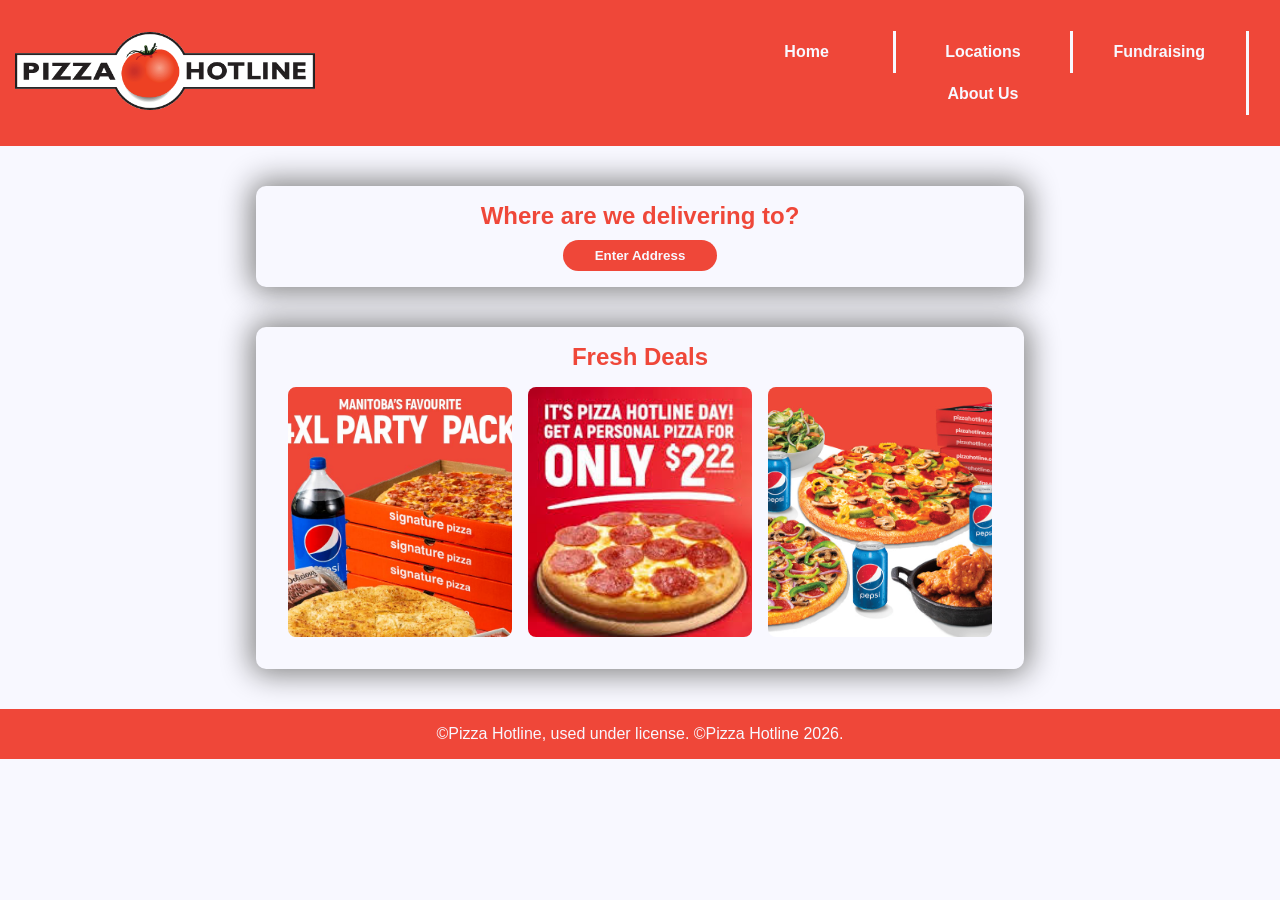
==== index.html @ cc70fc1b "Responsive Layout Working" ====
<!doctype html>
<html lang="en">
  <head>
    <meta charset="UTF-8" />
    <meta name="viewport" content="width=device-width, initial-scale=1.0" />
    <title>Order Pizza | Pizza Hotline</title>
    <link rel="stylesheet" href="stylesheets/style.css" />
  </head>
  <body>
    <header>
      <a href="index.html">
        <img
          src="images/pizza-hotline-logo.png"
          alt="Pizza Hotline Logo"
          id="logo" />
      </a>
      <nav id="navbar">
        <ul>
          <li><a href="index.html">Home</a></li>
          <li><a href="locations.html">Locations</a></li>
          <li><a href="fundraising.html">Fundraising</a></li>
          <li><a href="about-us.html">About Us</a></li>
        </ul>
      </nav>
    </header>
    <main>
      <section class="text-box">
        <h2>Where are we delivering to?</h2>
        <button>Enter Address</button>
      </section>

      <section class="deals">
        <h2>Fresh Deals</h2>
        <div class="deal-grid">
          <img src="images/pizza-hotline-party-pack.jpg" alt="4XL Party Pack" />
          <img src="images/pizza-hotline-day.jpg" alt="It's Pizza Hotline Day! Get a personal pizza for only $2.22!" />
          <img src="images/pizza-feast.jpg" alt="Two pizzas, a salad, three cans of Pepsi, and five pizza boxes on a red table." />
        </div>
    </main>
    <footer>
      <p> &#169;Pizza Hotline, used under license. &#169;Pizza Hotline 2026.</p>
    </footer>
  </body>
</html>
---- stylesheets/style.css ----
* {
  margin: 0;
  padding: 0;
  box-sizing: border-box;
}

body {
  font-family: Verdana, Geneva, Tahoma, sans-serif;
  background: ghostwhite;
  margin: 0;
  padding: 0;
  width: 100%;
  height: 100%;
}

header {
  display: flex;
  justify-content: space-between;
  align-items: center;
  padding: 15px;
  background-color: #ef4739;
}

#logo {
  width: 25%;
  min-width: 300px;
}

nav {
  position: sticky;
  top: 0;
  left: 0;
  background-color: #ef4739;
  padding: 1rem;
  width: 800px;
}

nav ul {
  list-style: none;
  margin: 0;
  padding: 0;
  width: 100%;
  height: 100%;
  display: flex;
  flex-wrap: wrap;
}

nav ul li {
  width: 15%;
  float: left;
  flex: 1 0 150px;
}

nav ul li a {
  display: inline-block;
  width: 100%;
  padding: 0.75rem 1rem;
  border-right: 3px solid ghostwhite;
  color: ghostwhite;
  text-decoration: none;
  text-align: center;
  font-weight: bolder;

  transition: background-color ease-out 0.2s;
}

nav ul li a:hover,
nav ul li a:focus {
  background-color: #b52828;
}

.text-box {
  width: 60%;
  position: relative;
  top: 40px;
  background-color: ghostwhite;
  color: #ef4739;
  box-shadow: 0px 0px 30px 5px #818181;
  border-radius: 10px;
  margin: 0px auto;
  padding: 1rem;
  text-align: center;
}

.text-box p {
  color: #121212;
}

button {
  display: block;
  margin: 0 auto;
  margin-top: 10px;
  padding: 0.5rem 2rem;
  background-color: #ef4739;
  color: ghostwhite;
  border: none;
  border-radius: 30px;
  font-weight: bold;

  transition: background-color ease-out 0.2s;
}

.deals {
  display: block;
  width: 60%;
  position: relative;
  top: 80px;
  background-color: ghostwhite;
  color: #ef4739;
  box-shadow: 0px 0px 30px 5px #818181;
  border-radius: 10px;
  margin: 0px auto;
  padding: 1rem;
  text-align: center;
}

.deal-grid {
  display: grid;
  grid-template-columns: repeat(3, 1fr);
  gap: 16px;
  padding: 16px;
}

.deal-grid img {
  width: 100%;
  /* Sets a fixed height for all images so the grid lines up evenly */
  height: 250px;
  /* Forces the image to crop nicely instead of stretching or squishing */
  object-fit: cover;
  /* Optional: rounds out the corners for a cleaner look */
  border-radius: 8px;
}

footer {
  position: relative;
  top: 120px;
  width: 100%;
  height: 100%;
  padding: 1rem;
  background-color: #ef4739;
  color: ghostwhite;
  text-align: center;
}

@media (max-width: 1112px) {
  nav ul li a {
    border-left: 3px solid ghostwhite;
    border-right: none;
  }
}
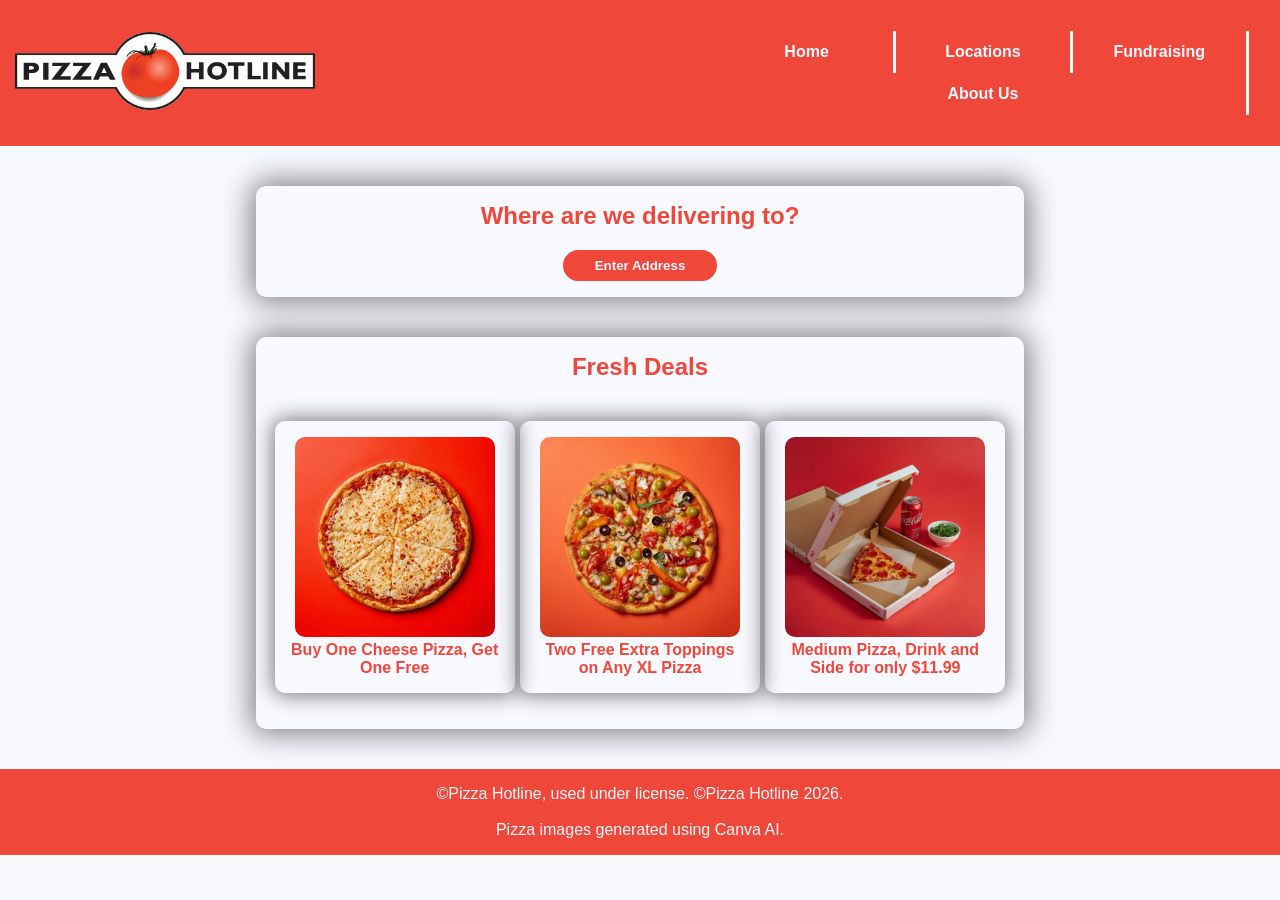
==== commit a34299ae: "Fixed Flexbox on Homepage" ====
--- a/index.html
+++ b/index.html
@@ -31,14 +31,25 @@
 
       <section class="deals">
         <h2>Fresh Deals</h2>
-        <div class="deal-grid">
-          <img src="images/pizza-hotline-party-pack.jpg" alt="4XL Party Pack" />
-          <img src="images/pizza-hotline-day.jpg" alt="It's Pizza Hotline Day! Get a personal pizza for only $2.22!" />
-          <img src="images/pizza-feast.jpg" alt="Two pizzas, a salad, three cans of Pepsi, and five pizza boxes on a red table." />
+        <div class="deal-content">
+          <figure>
+            <img src="images/cheese-pizza.jpg" alt="A cheese pizza." />
+            <figcaption> Buy One Cheese Pizza, Get One Free </figcaption>
+          </figure>
+          <figure>
+            <img src="images/pizza-toppings.jpg" alt="A pizza with many toppings." />
+            <figcaption> Two Free Extra Toppings on Any XL Pizza</figcaption>
+          </figure>
+          <figure>
+            <img src="images/pizza-meal.jpg" alt="A meal including a box of pizza, salad, and a can of soda." />
+            <figcaption>Medium Pizza, Drink and Side for only $11.99</figcaption>
+          </figure>
         </div>
     </main>
     <footer>
       <p> &#169;Pizza Hotline, used under license. &#169;Pizza Hotline 2026.</p>
+    </br>
+      <p>Pizza images generated using Canva AI.</p>
     </footer>
   </body>
 </html>
--- a/stylesheets/style.css
+++ b/stylesheets/style.css
@@ -19,6 +19,10 @@
   align-items: center;
   padding: 15px;
   background-color: #ef4739;
+}
+
+h2 {
+  margin-bottom: 20px;
 }
 
 #logo {
@@ -71,13 +75,13 @@
 
 .text-box {
   width: 60%;
-  position: relative;
-  top: 40px;
   background-color: ghostwhite;
   color: #ef4739;
   box-shadow: 0px 0px 30px 5px #818181;
   border-radius: 10px;
   margin: 0px auto;
+  margin-top: 40px;
+  margin-bottom: 40px;
   padding: 1rem;
   text-align: center;
 }
@@ -103,37 +107,41 @@
 .deals {
   display: block;
   width: 60%;
-  position: relative;
-  top: 80px;
   background-color: ghostwhite;
   color: #ef4739;
   box-shadow: 0px 0px 30px 5px #818181;
   border-radius: 10px;
   margin: 0px auto;
+  margin-bottom: 40px;
   padding: 1rem;
   text-align: center;
 }
 
-.deal-grid {
-  display: grid;
-  grid-template-columns: repeat(3, 1fr);
-  gap: 16px;
-  padding: 16px;
+.deal-content {
+  display: flex;
+  flex-wrap: wrap;
+  justify-content: space-around;
 }
 
-.deal-grid img {
-  width: 100%;
-  /* Sets a fixed height for all images so the grid lines up evenly */
-  height: 250px;
-  /* Forces the image to crop nicely instead of stretching or squishing */
-  object-fit: cover;
-  /* Optional: rounds out the corners for a cleaner look */
-  border-radius: 8px;
+.deal-content figure,
+.deal-content p {
+  width: 30%;
+  min-width: 240px;
+  font-weight: bolder;
+  box-shadow: 0px 0px 20px 3px #818181;
+  border-radius: 10px;
+  margin: 20px auto;
+  padding: 1rem;
+}
+
+.deal-content img {
+  width: 75%;
+  min-width: 200px;
+  height: auto;
+  border-radius: 10px;
 }
 
 footer {
-  position: relative;
-  top: 120px;
   width: 100%;
   height: 100%;
   padding: 1rem;
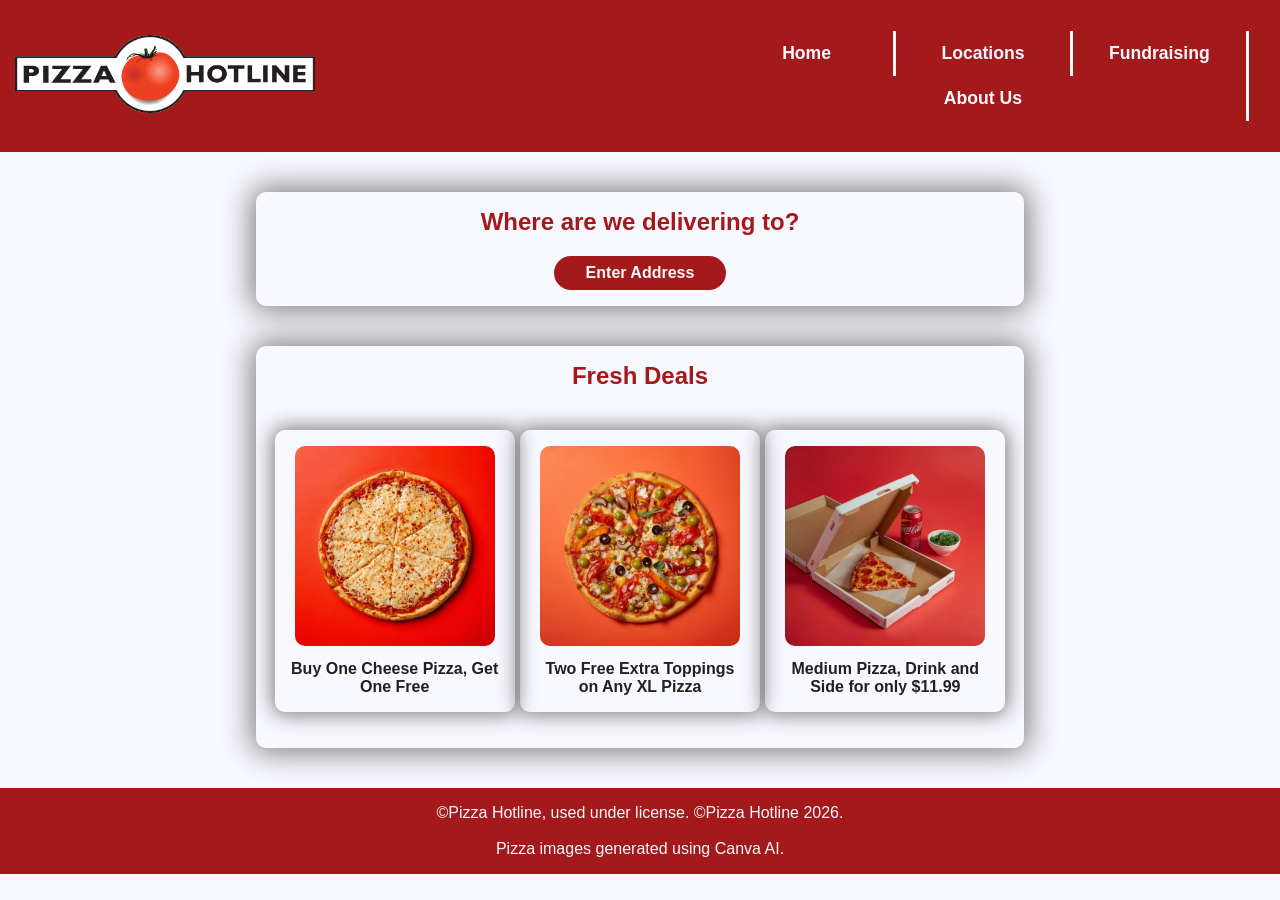
==== commit 20eb81ef: "Added Locations and Delivery Form Page" ====
--- a/index.html
+++ b/index.html
@@ -26,7 +26,7 @@
     <main>
       <section class="text-box">
         <h2>Where are we delivering to?</h2>
-        <button>Enter Address</button>
+        <a href="address.html" class="button">Enter Address</a>
       </section>
 
       <section class="deals">
@@ -45,6 +45,7 @@
             <figcaption>Medium Pizza, Drink and Side for only $11.99</figcaption>
           </figure>
         </div>
+      </section>
     </main>
     <footer>
       <p> &#169;Pizza Hotline, used under license. &#169;Pizza Hotline 2026.</p>
--- a/stylesheets/style.css
+++ b/stylesheets/style.css
@@ -5,27 +5,44 @@
 }
 
 body {
-  font-family: Verdana, Geneva, Tahoma, sans-serif;
+  /*I set the font family to first try to use Trebuchet MS, and if that doesn't work, try Lucida Grande, and 
+  then if it doesn't work, try Lucida Sans Unicode. If that doesn't work, then the website will use the default 
+  sans-serif font. */
+  font-family:
+    Trebuchet MS,
+    Lucida Grande,
+    Lucida Sans Unicode,
+    sans-serif;
+  /*I set the background to ghostwhite because I wanted the website to be a light mode website. I used ghostwhite 
+  because pure white can lead to visual fatigue. */
   background: ghostwhite;
   margin: 0;
   padding: 0;
+  /*I set the width and height properties to 100% so that the content would stretch to cover the whole page. */
   width: 100%;
   height: 100%;
 }
 
 header {
-  display: flex;
+  /*Makes the header a flex container so that it can wrap and resize at different screen widths. */
+  display: flex;
+  /*I spaced all the content out with justify-content and used align-items to center them vertically. */
   justify-content: space-between;
   align-items: center;
+  /*Added 15 pixels of padding around the header content to add some null space. */
   padding: 15px;
-  background-color: #ef4739;
+  /*Set the background color to a dark reddish color. The original Pizza Hotline color is #ef4739, 
+  but it wouldn't have a good contrast ratio with my text if it was used, so I made it darker. */
+  background-color: #a41919;
 }
 
 h2 {
+  font-size: 1.5rem;
   margin-bottom: 20px;
 }
 
 #logo {
+  /*Sets the width to 25% and makes it so that the Pizza Hotline Logo cannot get smaller thn 300px. */
   width: 25%;
   min-width: 300px;
 }
@@ -34,7 +51,7 @@
   position: sticky;
   top: 0;
   left: 0;
-  background-color: #ef4739;
+  background-color: #a41919;
   padding: 1rem;
   width: 800px;
 }
@@ -64,19 +81,19 @@
   text-decoration: none;
   text-align: center;
   font-weight: bolder;
-
-  transition: background-color ease-out 0.2s;
+  font-size: 1.1rem;
+  transition: ease-out 0.2s;
 }
 
 nav ul li a:hover,
 nav ul li a:focus {
-  background-color: #b52828;
+  background-color: #821010;
 }
 
 .text-box {
   width: 60%;
   background-color: ghostwhite;
-  color: #ef4739;
+  color: #a41919;
   box-shadow: 0px 0px 30px 5px #818181;
   border-radius: 10px;
   margin: 0px auto;
@@ -87,28 +104,48 @@
 }
 
 .text-box p {
-  color: #121212;
-}
-
-button {
-  display: block;
+  color: #212121;
+}
+
+.button {
+  display: inline-block;
   margin: 0 auto;
-  margin-top: 10px;
   padding: 0.5rem 2rem;
-  background-color: #ef4739;
+  background-color: #a41919;
   color: ghostwhite;
+  text-decoration: none;
   border: none;
   border-radius: 30px;
   font-weight: bold;
-
-  transition: background-color ease-out 0.2s;
+  transition: ease-out 0.1s;
+  animation: shrink-grow 3s ease-in-out infinite;
+}
+
+.button:hover,
+.button:focus {
+  background-color: #821010;
+}
+
+.text-input {
+  display: inline-block;
+  margin: 0 auto;
+  margin-top: 10px;
+  margin-bottom: 10px;
+  padding: 0.5rem 2rem;
+  background-color: ghostwhite;
+  color: #121212;
+  text-decoration: none;
+  border: 1px solid #121212;
+  border-radius: 30px;
+  font-weight: normal;
+  transition: ease-out 0.2s;
 }
 
 .deals {
   display: block;
   width: 60%;
   background-color: ghostwhite;
-  color: #ef4739;
+  color: #a41919;
   box-shadow: 0px 0px 30px 5px #818181;
   border-radius: 10px;
   margin: 0px auto;
@@ -132,6 +169,17 @@
   border-radius: 10px;
   margin: 20px auto;
   padding: 1rem;
+  transition: ease-out 0.2s;
+}
+
+.deal-content figure:hover,
+.deal-content figure:focus {
+  transform: translateY(-5px);
+}
+
+figcaption {
+  margin-top: 10px;
+  color: #212121;
 }
 
 .deal-content img {
@@ -141,11 +189,45 @@
   border-radius: 10px;
 }
 
+fieldset {
+  width: 50%;
+  margin: 0 auto;
+  margin-top: 20px;
+  margin-bottom: 20px;
+  padding: 1rem;
+  border: 2px solid #121212;
+  border-radius: 10px;
+}
+
+input {
+  margin-top: 20px;
+  margin-bottom: 20px;
+}
+
+label {
+  font-weight: bolder;
+  color: #a41919;
+}
+
+#map {
+  display: flex;
+  justify-content: center;
+}
+
+#map iframe {
+  border: 5px solid #a41919;
+  border-radius: 10px;
+  margin-top: 20px;
+  margin-bottom: 40px;
+  box-shadow: 0px 0px 20px 3px #818181;
+  flex: 0.3 0 200px;
+}
+
 footer {
   width: 100%;
   height: 100%;
   padding: 1rem;
-  background-color: #ef4739;
+  background-color: #a41919;
   color: ghostwhite;
   text-align: center;
 }
@@ -156,3 +238,15 @@
     border-right: none;
   }
 }
+
+@keyframes shrink-grow {
+  0% {
+    transform: scale(1);
+  }
+  50% {
+    transform: scale(1.02);
+  }
+  100% {
+    transform: scale(1);
+  }
+}
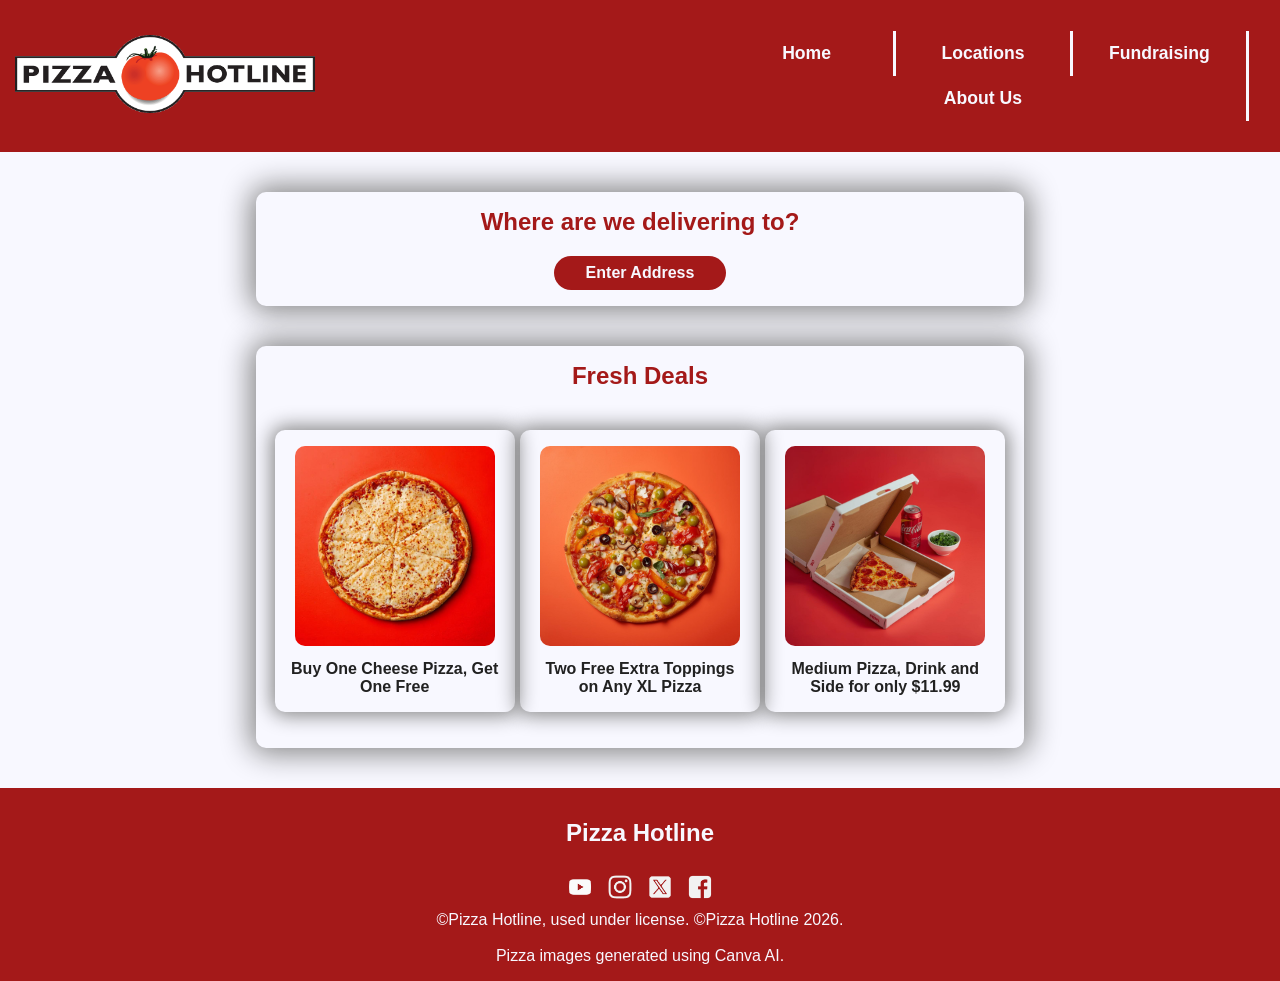
==== commit de64eb0d: "Added Social Icons" ====
--- a/index.html
+++ b/index.html
@@ -48,6 +48,21 @@
       </section>
     </main>
     <footer>
+      <h2 style="margin-top: 15px;">Pizza Hotline</h2>
+      <div id="social-icons-bar">
+        <a href="https://www.youtube.com/@PizzaHotline22" target="_blank">
+          <img src="images/youtube.png" alt="Youtube logo" class="social-icons"/>
+        </a>
+        <a href="https://www.instagram.com/pizzahotline22/" target="_blank">
+          <img src="images/insta.png" alt="Instagram logo" class="social-icons"/>
+        </a>
+        <a href="https://x.com/PizzaHotline22" target="_blank">
+          <img src="images/twitter-x.png" alt="X (formerly Twitter) logo" class="social-icons"/>
+        </a>
+        <a href="https://www.facebook.com/pizzahotline22/" target="_blank">
+          <img src="images/facebook.png" alt="Facebook logo" class="social-icons"/>
+        </a>
+      </div>
       <p> &#169;Pizza Hotline, used under license. &#169;Pizza Hotline 2026.</p>
     </br>
       <p>Pizza images generated using Canva AI.</p>
--- a/stylesheets/style.css
+++ b/stylesheets/style.css
@@ -232,6 +232,20 @@
   text-align: center;
 }
 
+#social-icons-bar {
+  display: flex;
+  justify-content: center;
+}
+
+#social-icons-bar a {
+  text-decoration: none;
+}
+
+.social-icons {
+  width: 40px;
+  height: auto;
+}
+
 @media (max-width: 1112px) {
   nav ul li a {
     border-left: 3px solid ghostwhite;
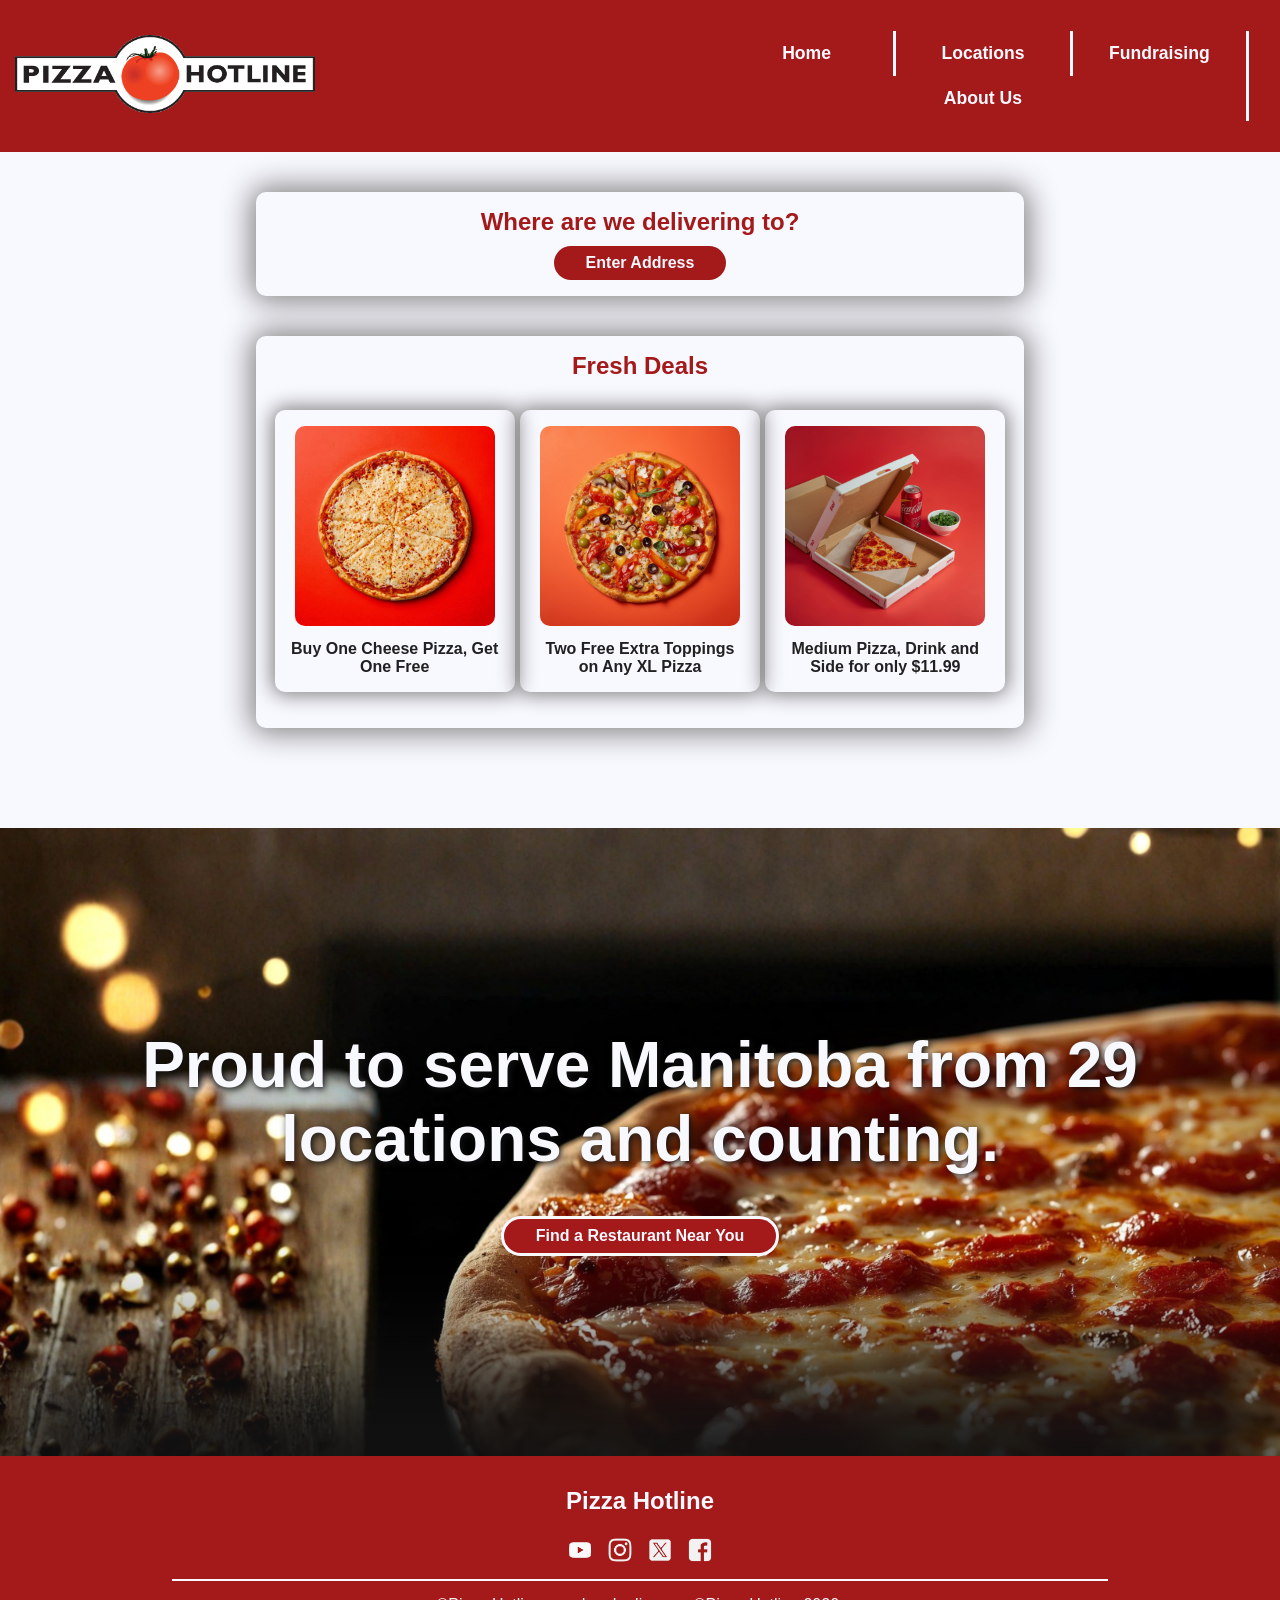
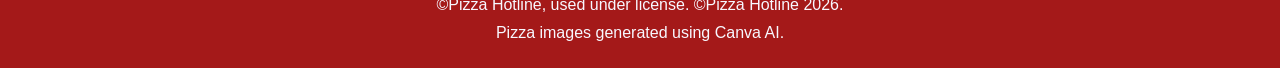
==== commit ab9bce46: "Added Section With Background Image" ====
--- a/index.html
+++ b/index.html
@@ -5,6 +5,78 @@
     <meta name="viewport" content="width=device-width, initial-scale=1.0" />
     <title>Order Pizza | Pizza Hotline</title>
     <link rel="stylesheet" href="stylesheets/style.css" />
+    <style>
+      #deals {
+        display: block;
+        width: 60%;
+        background-color: ghostwhite;
+        color: #a41919;
+        box-shadow: 0px 0px 30px 5px #818181;
+        border-radius: 10px;
+        margin: 0px auto;
+        margin-bottom: 40px;
+        padding: 1rem;
+        text-align: center;
+      }
+
+      .deal-content {
+        display: flex;
+        flex-wrap: wrap;
+        justify-content: space-around;
+      }
+
+      .deal-content figure,
+      .deal-content p {
+        width: 30%;
+        min-width: 240px;
+        font-weight: bolder;
+        box-shadow: 0px 0px 20px 3px #818181;
+        border-radius: 10px;
+        margin: 20px auto;
+        padding: 1rem;
+        transition: ease-out 0.2s;
+      }
+
+      .deal-content figure:hover,
+      .deal-content figure:focus {
+        transform: translateY(-5px);
+      }
+
+      .deal-content figcaption {
+        margin-top: 10px;
+        color: #212121;
+      }
+
+      .deal-content img {
+        width: 75%;
+        min-width: 200px;
+        height: auto;
+        border-radius: 10px;
+      }
+
+      #background-image-pizzeria {
+        margin-top: 100px;
+        padding-top: 200px;
+        padding-bottom: 200px;
+        text-align: center;
+        background-image: url(images/pizzeria.png);
+        background-size: cover; /* Scales image proportionally to fill the section */
+        background-position: center; /* Keeps the center of the image visible */
+        background-repeat: no-repeat; /* Prevents tiling */
+      }
+
+      #background-image-pizzeria h2 {
+        font-size: clamp(2rem, 6vw, 4rem);
+        color: ghostwhite;
+        text-shadow: 2px 2px 7px #121212;
+        width: 80%;
+        margin: auto;
+      }
+
+      footer {
+        box-shadow: 0px -100px 125px 5px #121212;
+      }
+    </style>
   </head>
   <body>
     <header>
@@ -29,42 +101,68 @@
         <a href="address.html" class="button">Enter Address</a>
       </section>
 
-      <section class="deals">
+      <section id="deals">
         <h2>Fresh Deals</h2>
         <div class="deal-content">
           <figure>
             <img src="images/cheese-pizza.jpg" alt="A cheese pizza." />
-            <figcaption> Buy One Cheese Pizza, Get One Free </figcaption>
+            <figcaption>Buy One Cheese Pizza, Get One Free</figcaption>
           </figure>
           <figure>
-            <img src="images/pizza-toppings.jpg" alt="A pizza with many toppings." />
-            <figcaption> Two Free Extra Toppings on Any XL Pizza</figcaption>
+            <img
+              src="images/pizza-toppings.jpg"
+              alt="A pizza with many toppings." />
+            <figcaption>Two Free Extra Toppings on Any XL Pizza</figcaption>
           </figure>
           <figure>
-            <img src="images/pizza-meal.jpg" alt="A meal including a box of pizza, salad, and a can of soda." />
-            <figcaption>Medium Pizza, Drink and Side for only $11.99</figcaption>
+            <img
+              src="images/pizza-meal.jpg"
+              alt="A meal including a box of pizza, salad, and a can of soda." />
+            <figcaption>
+              Medium Pizza, Drink and Side for only $11.99
+            </figcaption>
           </figure>
         </div>
       </section>
+      <section id="background-image-pizzeria">
+        <h2>Proud to serve Manitoba from 29 locations and counting.</h2>
+        <a
+          href="locations.html"
+          class="button"
+          style="border: 3px solid ghostwhite; margin-top: 40px"
+          >Find a Restaurant Near You</a
+        >
+      </section>
     </main>
     <footer>
-      <h2 style="margin-top: 15px;">Pizza Hotline</h2>
+      <h2 style="margin-top: 15px; margin-bottom: 15px">Pizza Hotline</h2>
       <div id="social-icons-bar">
         <a href="https://www.youtube.com/@PizzaHotline22" target="_blank">
-          <img src="images/youtube.png" alt="Youtube logo" class="social-icons"/>
+          <img
+            src="images/youtube.png"
+            alt="Youtube logo"
+            class="social-icons" />
         </a>
         <a href="https://www.instagram.com/pizzahotline22/" target="_blank">
-          <img src="images/insta.png" alt="Instagram logo" class="social-icons"/>
+          <img
+            src="images/insta.png"
+            alt="Instagram logo"
+            class="social-icons" />
         </a>
         <a href="https://x.com/PizzaHotline22" target="_blank">
-          <img src="images/twitter-x.png" alt="X (formerly Twitter) logo" class="social-icons"/>
+          <img
+            src="images/twitter-x.png"
+            alt="X (formerly Twitter) logo"
+            class="social-icons" />
         </a>
         <a href="https://www.facebook.com/pizzahotline22/" target="_blank">
-          <img src="images/facebook.png" alt="Facebook logo" class="social-icons"/>
+          <img
+            src="images/facebook.png"
+            alt="Facebook logo"
+            class="social-icons" />
         </a>
       </div>
-      <p> &#169;Pizza Hotline, used under license. &#169;Pizza Hotline 2026.</p>
-    </br>
+      <p>&#169;Pizza Hotline, used under license. &#169;Pizza Hotline 2026.</p>
       <p>Pizza images generated using Canva AI.</p>
     </footer>
   </body>
--- a/stylesheets/style.css
+++ b/stylesheets/style.css
@@ -4,13 +4,17 @@
   box-sizing: border-box;
 }
 
+html {
+  scroll-behavior: smooth;
+}
+
 body {
-  /*I set the font family to first try to use Trebuchet MS, and if that doesn't work, try Lucida Grande, and 
+  /*I set the font family to first try to use Roboto, and if that doesn't work, try Trebuchet MS, and 
   then if it doesn't work, try Lucida Sans Unicode. If that doesn't work, then the website will use the default 
   sans-serif font. */
   font-family:
+    Roboto,
     Trebuchet MS,
-    Lucida Grande,
     Lucida Sans Unicode,
     sans-serif;
   /*I set the background to ghostwhite because I wanted the website to be a light mode website. I used ghostwhite 
@@ -38,7 +42,7 @@
 
 h2 {
   font-size: 1.5rem;
-  margin-bottom: 20px;
+  margin-bottom: 10px;
 }
 
 #logo {
@@ -141,88 +145,6 @@
   transition: ease-out 0.2s;
 }
 
-.deals {
-  display: block;
-  width: 60%;
-  background-color: ghostwhite;
-  color: #a41919;
-  box-shadow: 0px 0px 30px 5px #818181;
-  border-radius: 10px;
-  margin: 0px auto;
-  margin-bottom: 40px;
-  padding: 1rem;
-  text-align: center;
-}
-
-.deal-content {
-  display: flex;
-  flex-wrap: wrap;
-  justify-content: space-around;
-}
-
-.deal-content figure,
-.deal-content p {
-  width: 30%;
-  min-width: 240px;
-  font-weight: bolder;
-  box-shadow: 0px 0px 20px 3px #818181;
-  border-radius: 10px;
-  margin: 20px auto;
-  padding: 1rem;
-  transition: ease-out 0.2s;
-}
-
-.deal-content figure:hover,
-.deal-content figure:focus {
-  transform: translateY(-5px);
-}
-
-figcaption {
-  margin-top: 10px;
-  color: #212121;
-}
-
-.deal-content img {
-  width: 75%;
-  min-width: 200px;
-  height: auto;
-  border-radius: 10px;
-}
-
-fieldset {
-  width: 50%;
-  margin: 0 auto;
-  margin-top: 20px;
-  margin-bottom: 20px;
-  padding: 1rem;
-  border: 2px solid #121212;
-  border-radius: 10px;
-}
-
-input {
-  margin-top: 20px;
-  margin-bottom: 20px;
-}
-
-label {
-  font-weight: bolder;
-  color: #a41919;
-}
-
-#map {
-  display: flex;
-  justify-content: center;
-}
-
-#map iframe {
-  border: 5px solid #a41919;
-  border-radius: 10px;
-  margin-top: 20px;
-  margin-bottom: 40px;
-  box-shadow: 0px 0px 20px 3px #818181;
-  flex: 0.3 0 200px;
-}
-
 footer {
   width: 100%;
   height: 100%;
@@ -232,9 +154,18 @@
   text-align: center;
 }
 
+footer p {
+  margin: 10px;
+}
+
 #social-icons-bar {
   display: flex;
   justify-content: center;
+  width: 75%;
+  margin: auto;
+  padding-bottom: 5px;
+  margin-bottom: 15px;
+  border-bottom: 2px solid ghostwhite;
 }
 
 #social-icons-bar a {
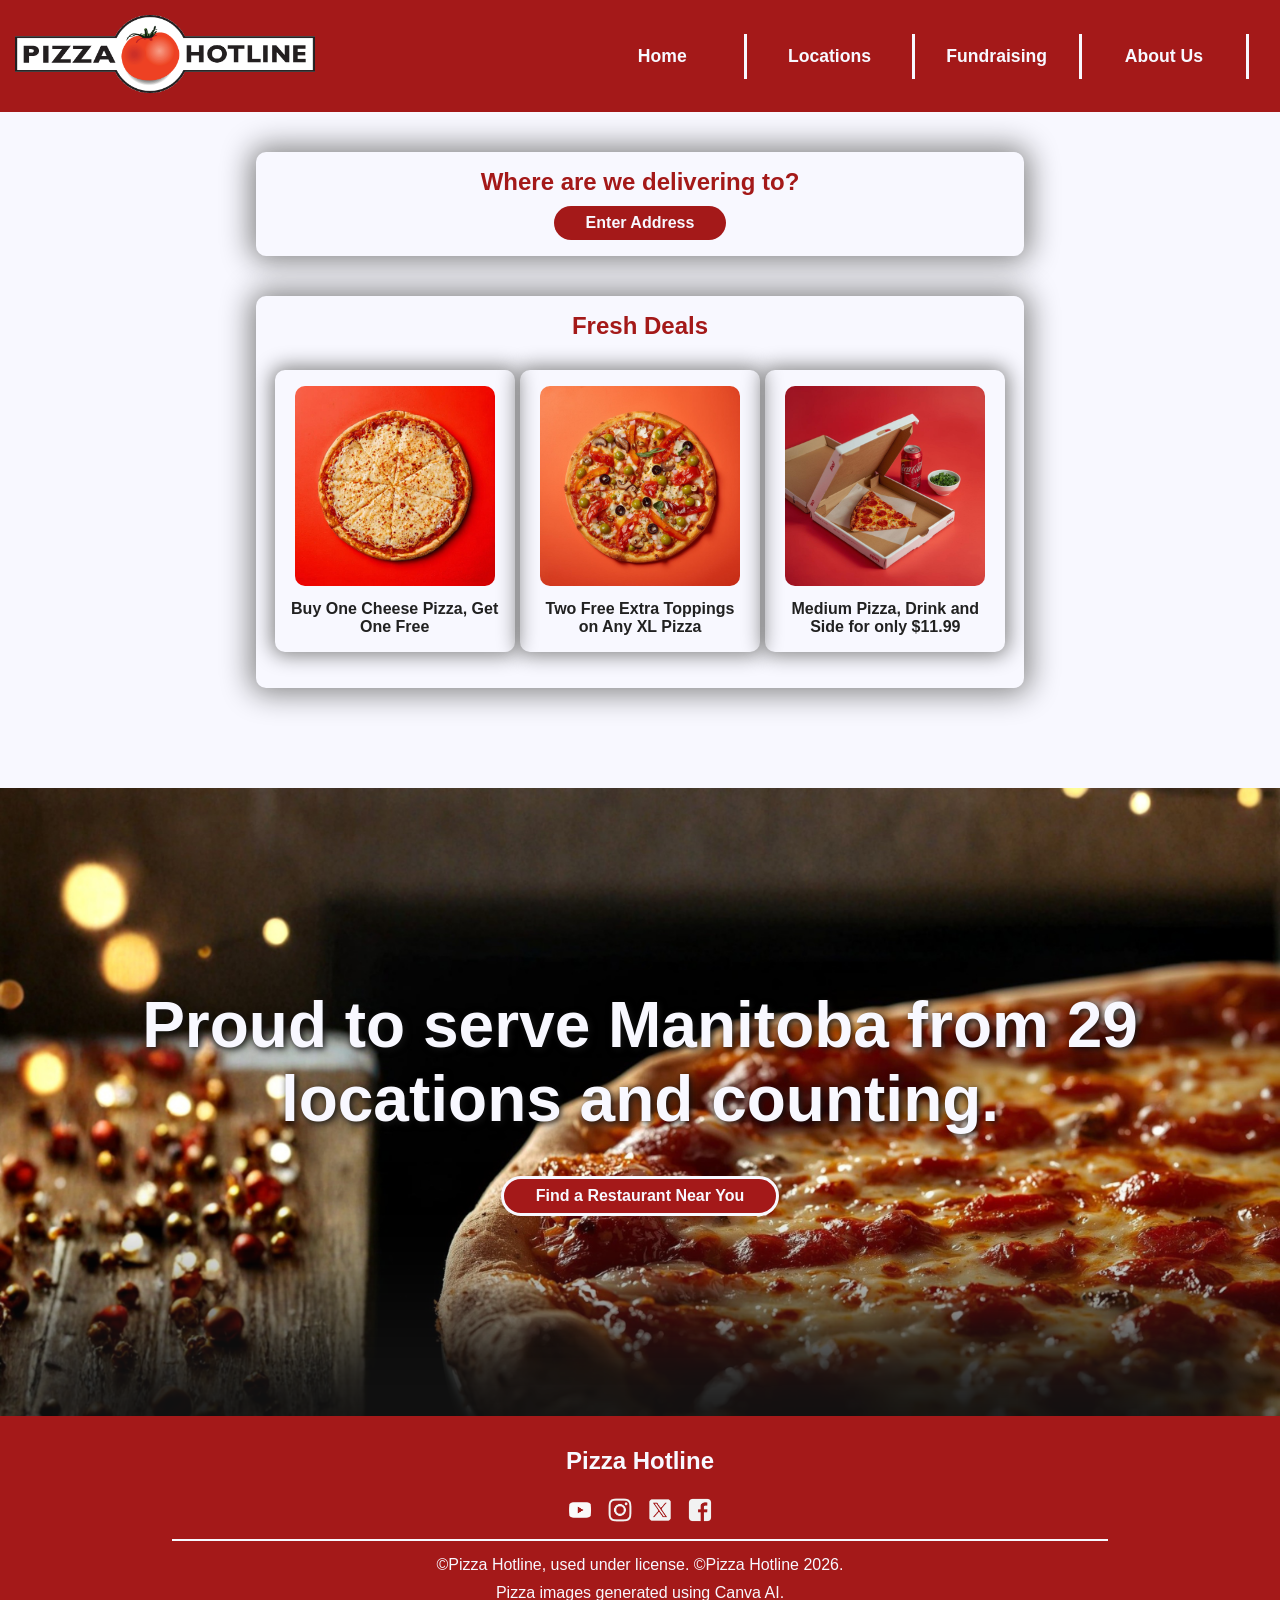
==== commit d3e1c123: "Commenting and Cleaning Up CSS" ====
--- a/index.html
+++ b/index.html
@@ -5,76 +5,79 @@
     <meta name="viewport" content="width=device-width, initial-scale=1.0" />
     <title>Order Pizza | Pizza Hotline</title>
     <link rel="stylesheet" href="stylesheets/style.css" />
-    <style>
+    <!-- Internal styling for this page -->
+    <style> 
       #deals {
-        display: block;
-        width: 60%;
-        background-color: ghostwhite;
-        color: #a41919;
-        box-shadow: 0px 0px 30px 5px #818181;
-        border-radius: 10px;
-        margin: 0px auto;
-        margin-bottom: 40px;
-        padding: 1rem;
-        text-align: center;
+        display: block; /* Makes the section a block element so that it will take up a full line in the website. */
+        width: 60%; /* This section will take up 60% of the width of the page.*/
+        background-color: ghostwhite; /* I used ghostwhite because pure white is hard the eyes. */
+        color: #a41919; /* Sets the h2 to be a dark red color, keeping with the theme of the website. */
+        box-shadow: 0px 0px 30px 5px #818181; /* Adds a shadow under the box for a cleaner look. */
+        border-radius: 10px; /* Rounds off the corners of the box */
+        margin: 0px auto 40px auto; /* Centers the box horizontally and adds 40px of margin under it. */
+        padding: 1rem; /* Adds 1rem of padding inside the box. */
+        text-align: center; /* Centers the h2 inside this container. */
       }
 
       .deal-content {
-        display: flex;
-        flex-wrap: wrap;
-        justify-content: space-around;
+        display: flex; /* Makes this div a flex container. */
+        flex-wrap: wrap; /* Set the elements inside this container to wrap when the window is being resized. This helps make the website's layout responsive. */
+        justify-content: space-around; /* Adds space around all items in the flexbox, and adds more space in between each element. */
       }
 
-      .deal-content figure,
-      .deal-content p {
-        width: 30%;
-        min-width: 240px;
+      .deal-content figure {
+        width: 30%; 
+        /*
+          Sets the figures to only be 30% as wide as the parent .deal-content div. 
+          I chose to make it 30% because there are 3 elements in each row, so it would amount 
+          to 90% after adding all the widths. That would leave 10% of null space to go around the content.
+        */
+        min-width: 240px; /* Makes it so that these elements can't get less than 240px wide. */
         font-weight: bolder;
-        box-shadow: 0px 0px 20px 3px #818181;
-        border-radius: 10px;
-        margin: 20px auto;
-        padding: 1rem;
-        transition: ease-out 0.2s;
+        box-shadow: 0px 0px 20px 3px #818181; /* Adds a slight shadow under the figure elements to make them look more like cards. */
+        border-radius: 10px; /* This rounds off the corners for a smoother design. */
+        margin: 20px auto; /* Centers it horizontally and adds 20px of margin in the top and bottom. */
+        padding: 1rem; /* Adds 1rem of space around the figure which makes the design look cleaner. */
+        transition: ease-out 0.2s; /* This makes it so that the translation I'm adding later will transition smoothly in 0.2s while easing out at the end. */
       }
 
       .deal-content figure:hover,
       .deal-content figure:focus {
-        transform: translateY(-5px);
+        transform: translateY(-5px); /* Adds a short hover animation that could indicate to the user that the card is clickable. Could be useful if I add a shopping cart feature later on, but for now it's just for looks. */
       }
 
       .deal-content figcaption {
-        margin-top: 10px;
-        color: #212121;
+        margin-top: 10px; /* Moves the text lower by 10px */
+        color: #212121; /* Changed the text color to have more contrast with the background since readers need to be able to read it well. */
       }
 
       .deal-content img {
-        width: 75%;
-        min-width: 200px;
+        width: 75%; /* Makes the image 75% as wide as the figure, which is its parent element. */
+        min-width: 200px; /* Makes it so that the image can't get less than 200px wide. */
         height: auto;
         border-radius: 10px;
       }
 
       #background-image-pizzeria {
-        margin-top: 100px;
-        padding-top: 200px;
-        padding-bottom: 200px;
-        text-align: center;
-        background-image: url(images/pizzeria.png);
-        background-size: cover; /* Scales image proportionally to fill the section */
-        background-position: center; /* Keeps the center of the image visible */
-        background-repeat: no-repeat; /* Prevents tiling */
+        margin-top: 100px; /* Adds 100px of space between this section and the deals section above it, which gives some breathing room before the next section. */
+        padding: 200px 0px; /* Adds 200px of padding in the top and bottom to make the background image take up more space vertically on the page. */
+        text-align: center; /* Centers the text in this section */
+        background-image: url(images/pizzeria.png); /* Sets the background image to an image of inside a pizza kitchen that I generated with Canva AI. */
+        background-size: cover; /* Scales image to fill the section */
+        background-position: center; /* Makes sure the image is always centered */
+        background-repeat: no-repeat; /* Prevents the image from repeating */
       }
 
       #background-image-pizzeria h2 {
-        font-size: clamp(2rem, 6vw, 4rem);
-        color: ghostwhite;
-        text-shadow: 2px 2px 7px #121212;
-        width: 80%;
-        margin: auto;
+        font-size: clamp(2rem, 6vw, 4rem); /* I used clamp to make it so that the font would shrink down to 2rem at the smallest, and grow to 4rem at the biggest, with 6vw being the preferred size.*/
+        color: ghostwhite; /* Used ghostwhite to be easier on the eyes. */
+        text-shadow: 2px 2px 7px #121212; /* This adds a shadow under the text with and offset for 2px to the bottom right, and a 7px blur. */
+        width: 80%; /* Sets the width to 80% so that there is 10% of null space on the sides of the text. */
+        margin: auto; /* Centers the text */
       }
 
       footer {
-        box-shadow: 0px -100px 125px 5px #121212;
+        box-shadow: 0px -100px 125px 5px #121212; /* I added a shadow to the footer so that it would contrast more with the background image. */
       }
     </style>
   </head>
--- a/stylesheets/style.css
+++ b/stylesheets/style.css
@@ -52,12 +52,12 @@
 }
 
 nav {
-  position: sticky;
   top: 0;
   left: 0;
   background-color: #a41919;
   padding: 1rem;
-  width: 800px;
+  width: 100%;
+  max-width: 800px;
 }
 
 nav ul {
@@ -100,9 +100,7 @@
   color: #a41919;
   box-shadow: 0px 0px 30px 5px #818181;
   border-radius: 10px;
-  margin: 0px auto;
-  margin-top: 40px;
-  margin-bottom: 40px;
+  margin: 40px auto;
   padding: 1rem;
   text-align: center;
 }
@@ -132,9 +130,7 @@
 
 .text-input {
   display: inline-block;
-  margin: 0 auto;
-  margin-top: 10px;
-  margin-bottom: 10px;
+  margin: 10px auto;
   padding: 0.5rem 2rem;
   background-color: ghostwhite;
   color: #121212;
@@ -162,9 +158,8 @@
   display: flex;
   justify-content: center;
   width: 75%;
-  margin: auto;
+  margin: 0 auto 15px auto;
   padding-bottom: 5px;
-  margin-bottom: 15px;
   border-bottom: 2px solid ghostwhite;
 }
 
@@ -184,6 +179,13 @@
   }
 }
 
+@media (max-width: 500px) {
+  #logo {
+    width: 15%;
+    min-width: 150px;
+  }
+}
+
 @keyframes shrink-grow {
   0% {
     transform: scale(1);
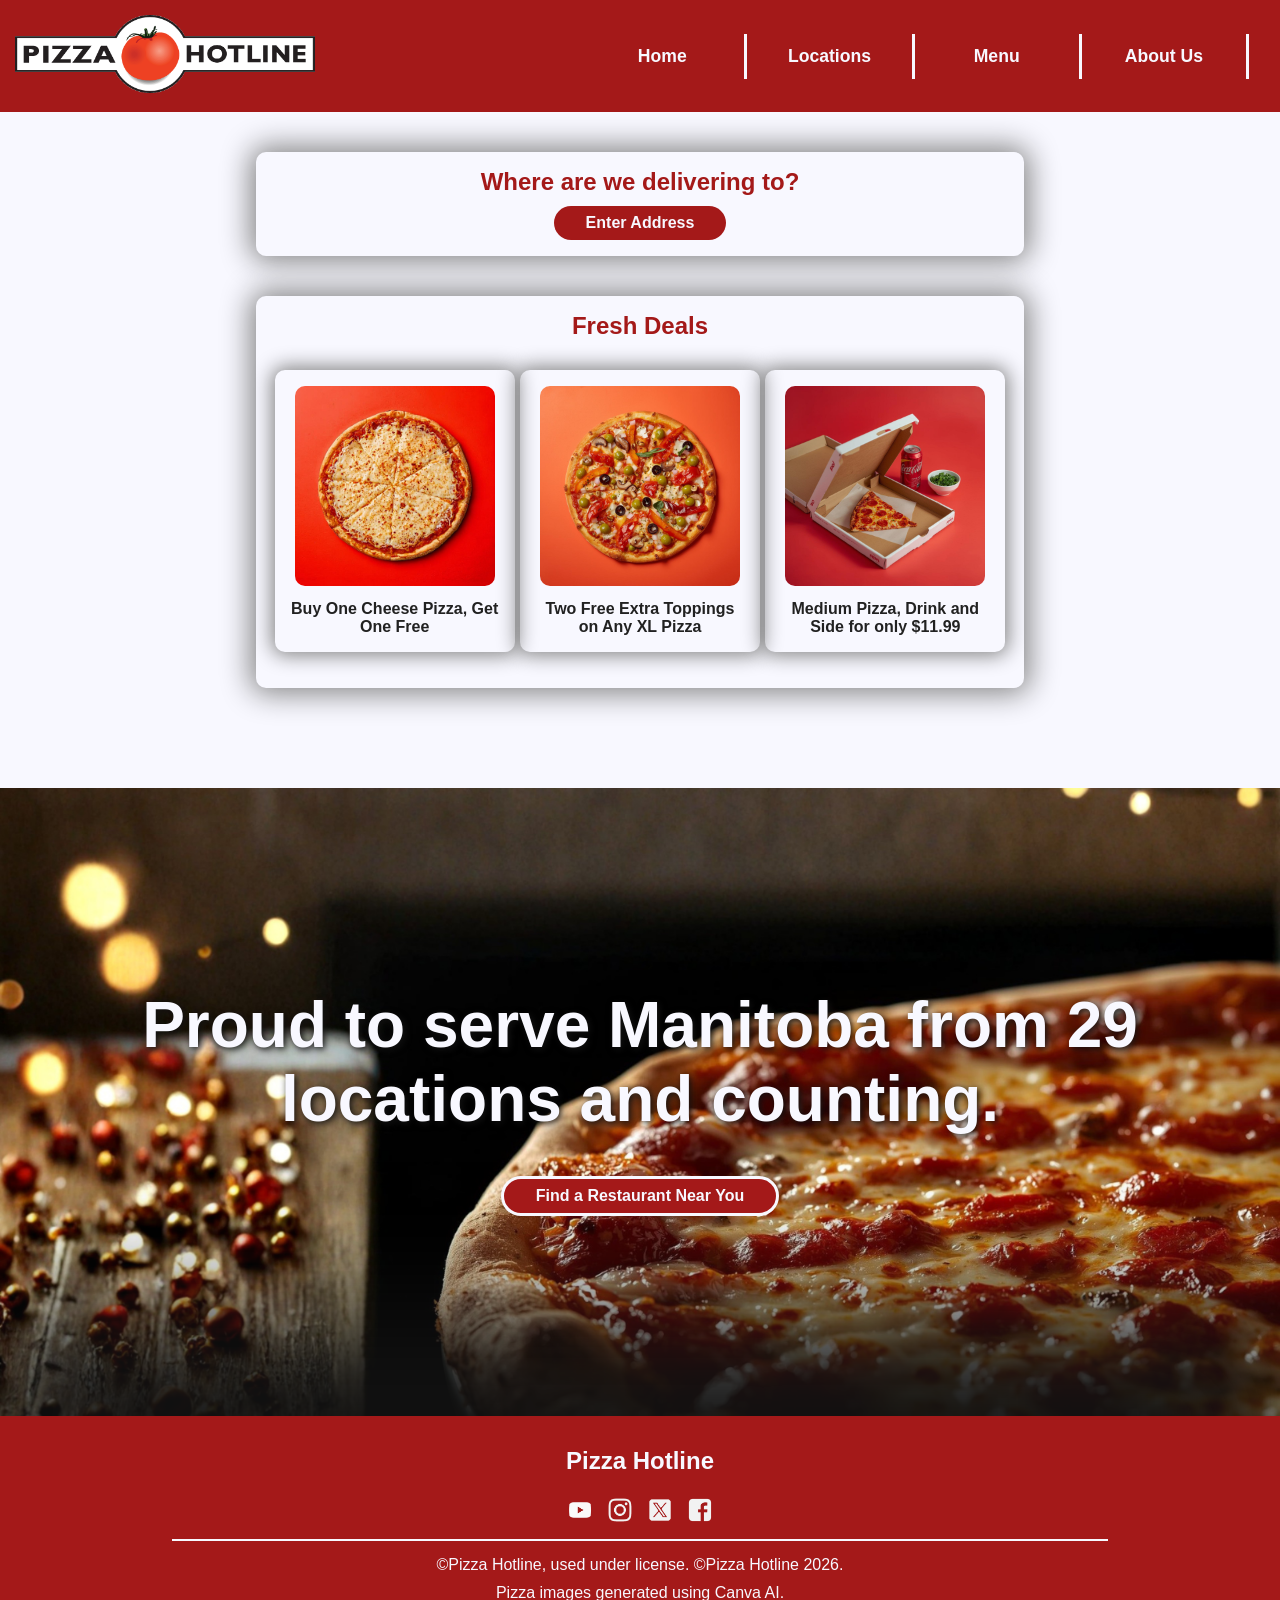
==== commit 9604d1ba: "Finished Website" ====
--- a/index.html
+++ b/index.html
@@ -4,9 +4,10 @@
     <meta charset="UTF-8" />
     <meta name="viewport" content="width=device-width, initial-scale=1.0" />
     <title>Order Pizza | Pizza Hotline</title>
+    <!-- Links to the external stylesheet. -->
     <link rel="stylesheet" href="stylesheets/style.css" />
     <!-- Internal styling for this page -->
-    <style> 
+    <style>
       #deals {
         display: block; /* Makes the section a block element so that it will take up a full line in the website. */
         width: 60%; /* This section will take up 60% of the width of the page.*/
@@ -26,7 +27,7 @@
       }
 
       .deal-content figure {
-        width: 30%; 
+        width: 30%;
         /*
           Sets the figures to only be 30% as wide as the parent .deal-content div. 
           I chose to make it 30% because there are 3 elements in each row, so it would amount 
@@ -43,7 +44,9 @@
 
       .deal-content figure:hover,
       .deal-content figure:focus {
-        transform: translateY(-5px); /* Adds a short hover animation that could indicate to the user that the card is clickable. Could be useful if I add a shopping cart feature later on, but for now it's just for looks. */
+        transform: translateY(
+          -5px
+        ); /* Adds a short hover animation that could indicate to the user that the card is clickable. Could be useful if I add a shopping cart feature later on, but for now it's just for looks. */
       }
 
       .deal-content figcaption {
@@ -69,7 +72,11 @@
       }
 
       #background-image-pizzeria h2 {
-        font-size: clamp(2rem, 6vw, 4rem); /* I used clamp to make it so that the font would shrink down to 2rem at the smallest, and grow to 4rem at the biggest, with 6vw being the preferred size.*/
+        font-size: clamp(
+          2rem,
+          6vw,
+          4rem
+        ); /* I used clamp to make it so that the font would shrink down to 2rem at the smallest, and grow to 4rem at the biggest, with 6vw being the preferred size.*/
         color: ghostwhite; /* Used ghostwhite to be easier on the eyes. */
         text-shadow: 2px 2px 7px #121212; /* This adds a shadow under the text with and offset for 2px to the bottom right, and a 7px blur. */
         width: 80%; /* Sets the width to 80% so that there is 10% of null space on the sides of the text. */
@@ -83,17 +90,19 @@
   </head>
   <body>
     <header>
+      <!-- The logo in the top left will link back to the homepage when clicked. -->
       <a href="index.html">
         <img
           src="images/pizza-hotline-logo.png"
           alt="Pizza Hotline Logo"
           id="logo" />
       </a>
+      <!-- Navbar for the website. I used flexbox styling to make it responsive. -->
       <nav id="navbar">
         <ul>
           <li><a href="index.html">Home</a></li>
           <li><a href="locations.html">Locations</a></li>
-          <li><a href="fundraising.html">Fundraising</a></li>
+          <li><a href="menu.html">Menu</a></li>
           <li><a href="about-us.html">About Us</a></li>
         </ul>
       </nav>
@@ -104,8 +113,10 @@
         <a href="address.html" class="button">Enter Address</a>
       </section>
 
+      <!-- This is the container surrounding all the deal cards. -->
       <section id="deals">
         <h2>Fresh Deals</h2>
+        <!-- This is the class for each card. Each figure is a card with the image and caption on it. -->
         <div class="deal-content">
           <figure>
             <img src="images/cheese-pizza.jpg" alt="A cheese pizza." />
@@ -127,6 +138,8 @@
           </figure>
         </div>
       </section>
+
+      <!-- This section will have the background image. -->
       <section id="background-image-pizzeria">
         <h2>Proud to serve Manitoba from 29 locations and counting.</h2>
         <a
@@ -139,6 +152,7 @@
     </main>
     <footer>
       <h2 style="margin-top: 15px; margin-bottom: 15px">Pizza Hotline</h2>
+      <!-- This div is for the flexbox containing all the social media links for Pizza Hotline. -->
       <div id="social-icons-bar">
         <a href="https://www.youtube.com/@PizzaHotline22" target="_blank">
           <img
@@ -165,7 +179,9 @@
             class="social-icons" />
         </a>
       </div>
+      <!-- The exact same text found at the bottom of the original Pizza Hotline website. -->
       <p>&#169;Pizza Hotline, used under license. &#169;Pizza Hotline 2026.</p>
+      <!-- Crediting Canva AI for the pictures. -->
       <p>Pizza images generated using Canva AI.</p>
     </footer>
   </body>
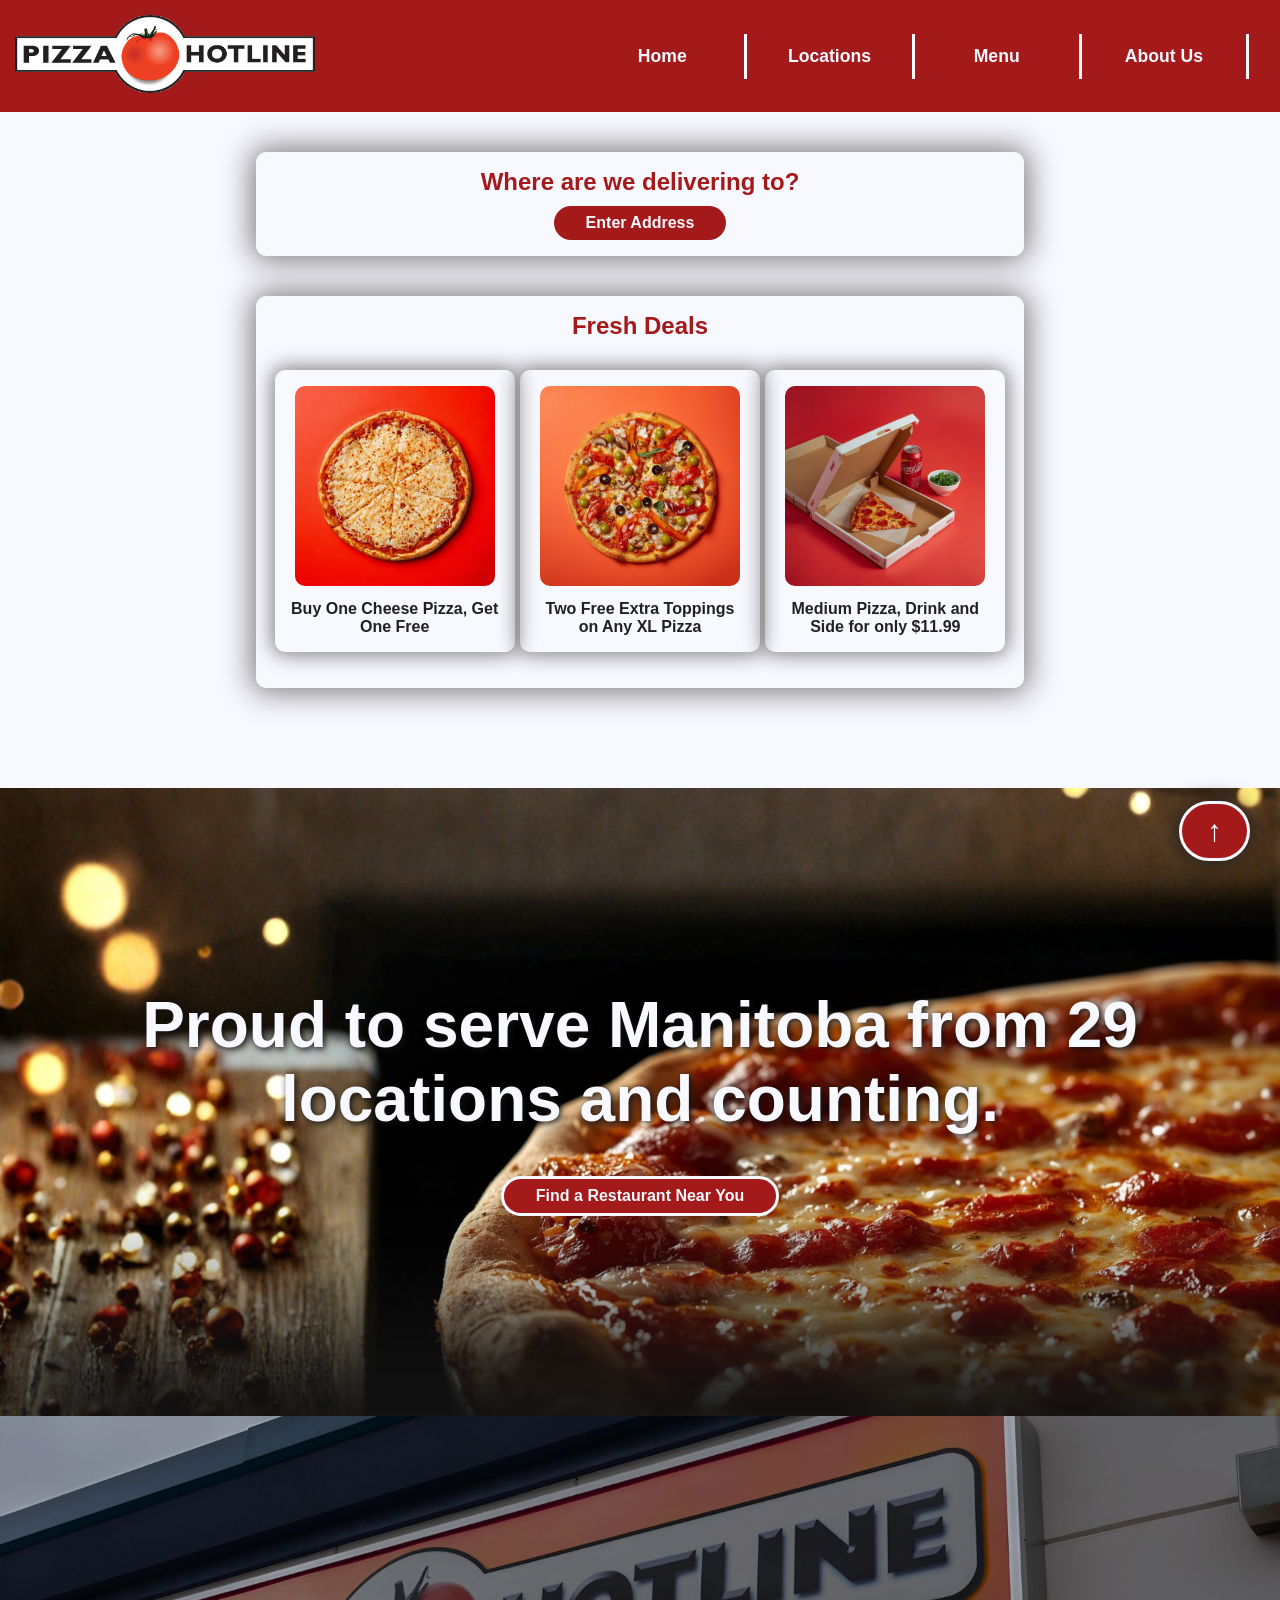
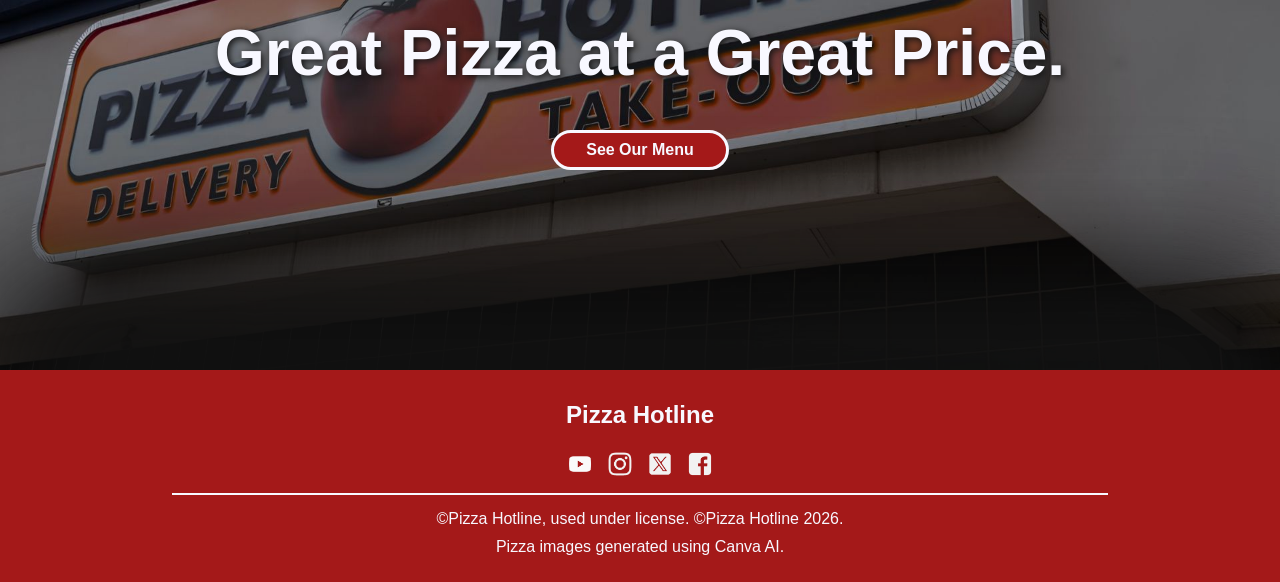
==== commit 095619e1: "FINAL COMMIT" ====
--- a/index.html
+++ b/index.html
@@ -15,50 +15,9 @@
         color: #a41919; /* Sets the h2 to be a dark red color, keeping with the theme of the website. */
         box-shadow: 0px 0px 30px 5px #818181; /* Adds a shadow under the box for a cleaner look. */
         border-radius: 10px; /* Rounds off the corners of the box */
-        margin: 0px auto 40px auto; /* Centers the box horizontally and adds 40px of margin under it. */
+        margin: 0px auto; /* Centers the box horizontally and adds 40px of margin under it. */
         padding: 1rem; /* Adds 1rem of padding inside the box. */
         text-align: center; /* Centers the h2 inside this container. */
-      }
-
-      .deal-content {
-        display: flex; /* Makes this div a flex container. */
-        flex-wrap: wrap; /* Set the elements inside this container to wrap when the window is being resized. This helps make the website's layout responsive. */
-        justify-content: space-around; /* Adds space around all items in the flexbox, and adds more space in between each element. */
-      }
-
-      .deal-content figure {
-        width: 30%;
-        /*
-          Sets the figures to only be 30% as wide as the parent .deal-content div. 
-          I chose to make it 30% because there are 3 elements in each row, so it would amount 
-          to 90% after adding all the widths. That would leave 10% of null space to go around the content.
-        */
-        min-width: 240px; /* Makes it so that these elements can't get less than 240px wide. */
-        font-weight: bolder;
-        box-shadow: 0px 0px 20px 3px #818181; /* Adds a slight shadow under the figure elements to make them look more like cards. */
-        border-radius: 10px; /* This rounds off the corners for a smoother design. */
-        margin: 20px auto; /* Centers it horizontally and adds 20px of margin in the top and bottom. */
-        padding: 1rem; /* Adds 1rem of space around the figure which makes the design look cleaner. */
-        transition: ease-out 0.2s; /* This makes it so that the translation I'm adding later will transition smoothly in 0.2s while easing out at the end. */
-      }
-
-      .deal-content figure:hover,
-      .deal-content figure:focus {
-        transform: translateY(
-          -5px
-        ); /* Adds a short hover animation that could indicate to the user that the card is clickable. Could be useful if I add a shopping cart feature later on, but for now it's just for looks. */
-      }
-
-      .deal-content figcaption {
-        margin-top: 10px; /* Moves the text lower by 10px */
-        color: #212121; /* Changed the text color to have more contrast with the background since readers need to be able to read it well. */
-      }
-
-      .deal-content img {
-        width: 75%; /* Makes the image 75% as wide as the figure, which is its parent element. */
-        min-width: 200px; /* Makes it so that the image can't get less than 200px wide. */
-        height: auto;
-        border-radius: 10px;
       }
 
       #background-image-pizzeria {
@@ -71,7 +30,18 @@
         background-repeat: no-repeat; /* Prevents the image from repeating */
       }
 
-      #background-image-pizzeria h2 {
+      #background-image-building {
+        padding: 200px 0px; /* Adds 200px of padding in the top and bottom to make the background image take up more space vertically on the page. */
+        text-align: center; /* Centers the text in this section */
+        background-image: url(images/building.jpg); /* Sets the background image to an image of one of the Pizza Hotline restaurants that I edited with Canva. */
+        background-size: cover; /* Scales image to fill the section */
+        background-position: center; /* Makes sure the image is always centered */
+        background-repeat: no-repeat; /* Prevents the image from repeating */
+        box-shadow: 0px -100px 125px 5px #121212; /* I added a shadow to this image so that it would contrast more with the other background image. */
+      }
+
+      #background-image-pizzeria h2,
+      #background-image-building h2 {
         font-size: clamp(
           2rem,
           6vw,
@@ -149,6 +119,18 @@
           >Find a Restaurant Near You</a
         >
       </section>
+      <!-- This section will have a different background image. -->
+      <section id="background-image-building">
+        <h2>Great Pizza at a Great Price.</h2>
+        <a
+          href="menu.html"
+          class="button"
+          style="border: 3px solid ghostwhite; margin-top: 40px"
+          >See Our Menu</a
+        >
+      </section>
+      <!-- This is the back to top button. &#8593; is the HTML entity for an up arrow. -->
+      <a href="#top" id="back-to-top" title="Back to Top">&#8593;</a>
     </main>
     <footer>
       <h2 style="margin-top: 15px; margin-bottom: 15px">Pizza Hotline</h2>
--- a/stylesheets/style.css
+++ b/stylesheets/style.css
@@ -52,54 +52,47 @@
 }
 
 nav {
-  top: 0;
-  left: 0;
   background-color: #a41919;
   padding: 1rem;
   width: 100%;
-  max-width: 800px;
+  max-width: 800px; /* Sets the max width to be 800px */
 }
 
 nav ul {
-  list-style: none;
-  margin: 0;
-  padding: 0;
-  width: 100%;
-  height: 100%;
-  display: flex;
-  flex-wrap: wrap;
+  list-style: none; /* Takes away the bullet point from the list items */
+  display: flex; /* Makes it a flex container. */
+  flex-wrap: wrap; /* Makes the nav wrap when the window is resized. */
 }
 
 nav ul li {
   width: 15%;
-  float: left;
-  flex: 1 0 150px;
+  flex: 1 0 150px; /* Helps resizing the nav when the window is resized. */
 }
 
 nav ul li a {
   display: inline-block;
-  width: 100%;
+  width: 100%; /* Makes the width the full space available. */
   padding: 0.75rem 1rem;
-  border-right: 3px solid ghostwhite;
-  color: ghostwhite;
-  text-decoration: none;
-  text-align: center;
-  font-weight: bolder;
-  font-size: 1.1rem;
-  transition: ease-out 0.2s;
+  border-right: 3px solid ghostwhite; /* Adds the border that separates the nav links. */
+  color: ghostwhite; /* Ghostwhite text to be easier on eyes. */
+  text-decoration: none; /* Takes away the underline that is usually on links. */
+  text-align: center; /* Centers the text */
+  font-weight: bolder; /* Bolder font */
+  font-size: 1.1rem; /* Sets the font size to 1.1rem */
+  transition: ease-out 0.2s; /* Makes the hover transitions ease out smoothly in 0.2s */
 }
 
 nav ul li a:hover,
 nav ul li a:focus {
-  background-color: #821010;
+  background-color: #821010; /* Changes the button color when hovered over. */
 }
 
 .text-box {
-  width: 60%;
-  background-color: ghostwhite;
-  color: #a41919;
-  box-shadow: 0px 0px 30px 5px #818181;
-  border-radius: 10px;
+  width: 60%; /* 60% width to leave null space on the sides. */
+  background-color: ghostwhite; /* Ghostwhite box color */
+  color: #a41919; /* Red text color */
+  box-shadow: 0px 0px 30px 5px #818181; /* Adds a slight shadow under the box */
+  border-radius: 10px; /* Rounds off the boxes */
   margin: 40px auto;
   padding: 1rem;
   text-align: center;
@@ -111,47 +104,88 @@
 
 .button {
   display: inline-block;
-  margin: 0 auto;
+  margin: 0 auto; /* Centers the button. */
   padding: 0.5rem 2rem;
-  background-color: #a41919;
-  color: ghostwhite;
-  text-decoration: none;
-  border: none;
-  border-radius: 30px;
-  font-weight: bold;
-  transition: ease-out 0.1s;
-  animation: shrink-grow 3s ease-in-out infinite;
+  background-color: #a41919; /* Sets the button color to the main red of the website. */
+  color: ghostwhite; /* Ghostwhite text to be easier on eyes. */
+  text-decoration: none; /* Takes away the underline that is usually on links. */
+  border: none; /* Makes sure there is no border. */
+  border-radius: 30px; /* Rounds off the button. */
+  font-weight: bold; /* Bolder font to stand out more. */
+  transition: ease-out 0.1s; /* Makes the hover transitions ease out smoothly in 0.1s */
+  animation: shrink-grow 3s ease-in-out infinite; /* This animation slowly changes the size of the button over time. I'ts subtle so the user isn't too distracted by it. */
 }
 
 .button:hover,
 .button:focus {
-  background-color: #821010;
+  background-color: #821010; /* Changes the button color when hovered over. */
 }
 
 .text-input {
   display: inline-block;
-  margin: 10px auto;
-  padding: 0.5rem 2rem;
+  margin: 10px auto; /* Centers the input */
+  padding: 0.5rem 2rem; /* Adds padding inside the input. */
   background-color: ghostwhite;
   color: #121212;
-  text-decoration: none;
-  border: 1px solid #121212;
-  border-radius: 30px;
-  font-weight: normal;
-  transition: ease-out 0.2s;
+  text-decoration: none; /* Takes away any text decoration that might be on the text. */
+  border: 1px solid #121212; /* Adds a border around the input. */
+  border-radius: 30px; /* Rounds off the border */
+  font-weight: normal; /* Makes sure the text you put in isn't bold */
 }
 
 footer {
+  /* Sets the footer to take up the full width and height that it needs to. This takes away the weird blank space on the edges. */
   width: 100%;
   height: 100%;
   padding: 1rem;
   background-color: #a41919;
   color: ghostwhite;
-  text-align: center;
+  text-align: center; /* Centers the text */
 }
 
 footer p {
   margin: 10px;
+}
+
+.deal-content {
+  display: flex; /* Makes this div a flex container. */
+  flex-wrap: wrap; /* Set the elements inside this container to wrap when the window is being resized. This helps make the website's layout responsive. */
+  justify-content: space-around; /* Adds space around all items in the flexbox, and adds more space in between each element. */
+}
+
+.deal-content figure {
+  width: 30%;
+  /*
+    Sets the figures to only be 30% as wide as the parent .deal-content div. 
+    I chose to make it 30% because there are 3 elements in each row, so it would amount 
+    to 90% after adding all the widths. That would leave 10% of null space to go around the content.
+  */
+  min-width: 240px; /* Makes it so that these elements can't get less than 240px wide. */
+  font-weight: bolder;
+  box-shadow: 0px 0px 20px 3px #818181; /* Adds a slight shadow under the figure elements to make them look more like cards. */
+  border-radius: 10px; /* This rounds off the corners for a smoother design. */
+  margin: 20px auto; /* Centers it horizontally and adds 20px of margin in the top and bottom. */
+  padding: 1rem; /* Adds 1rem of space around the figure which makes the design look cleaner. */
+  transition: ease-out 0.2s; /* This makes it so that the translation I'm adding later will transition smoothly in 0.2s while easing out at the end. */
+}
+
+.deal-content figure:hover,
+.deal-content figure:focus {
+  transform: translateY(
+    -5px
+  ); /* Adds a short hover animation that could indicate to the user that the card is clickable. Could be useful if I add a shopping cart feature later on, but for now it's just for looks. */
+}
+
+.deal-content figcaption {
+  margin-top: 10px; /* Moves the text lower by 10px */
+  color: #212121; /* Changed the text color to have more contrast with the background since readers need to be able to read it well. */
+}
+
+.deal-content img {
+  width: 75%; /* Makes the image 75% as wide as the figure, which is its parent element. */
+  min-width: 200px; /* Makes it so that the image can't get less than 200px wide. */
+  height: auto;
+  border-radius: 10px;
 }
 
 #social-icons-bar {
@@ -172,6 +206,35 @@
   height: auto;
 }
 
+/* This code styles the Back to Top button. */
+#back-to-top {
+  /* This positions the button at the bottom right corner of the page at all times. */
+  position: fixed;
+  bottom: 20px;
+  right: 30px;
+  /* This gives the button a dark red background, white text, a white border and a shadow. */
+  background: #a41919;
+  color: ghostwhite;
+  border: 3px solid ghostwhite;
+  border-radius: 60px;
+  box-shadow: #212121 0px 0px 20px;
+  padding: 10px 25px;
+  margin-bottom: 1.5%;
+  font-size: 30px;
+  font-weight: bold;
+  text-decoration: none;
+  /* This makes the button change sizes smoothly in 0.3s when the user hovers over it. */
+  transition: ease-out 0.2s;
+  animation: fade 1.3s ease-in-out forwards;
+}
+
+/* This code changes the styling of the button when the user hovers over it. */
+#back-to-top:hover {
+  transform: scale(
+    1.1
+  ); /* This makes the button bigger when the user hovers over it. */
+}
+
 @media (max-width: 1112px) {
   nav ul li a {
     border-left: 3px solid ghostwhite;
